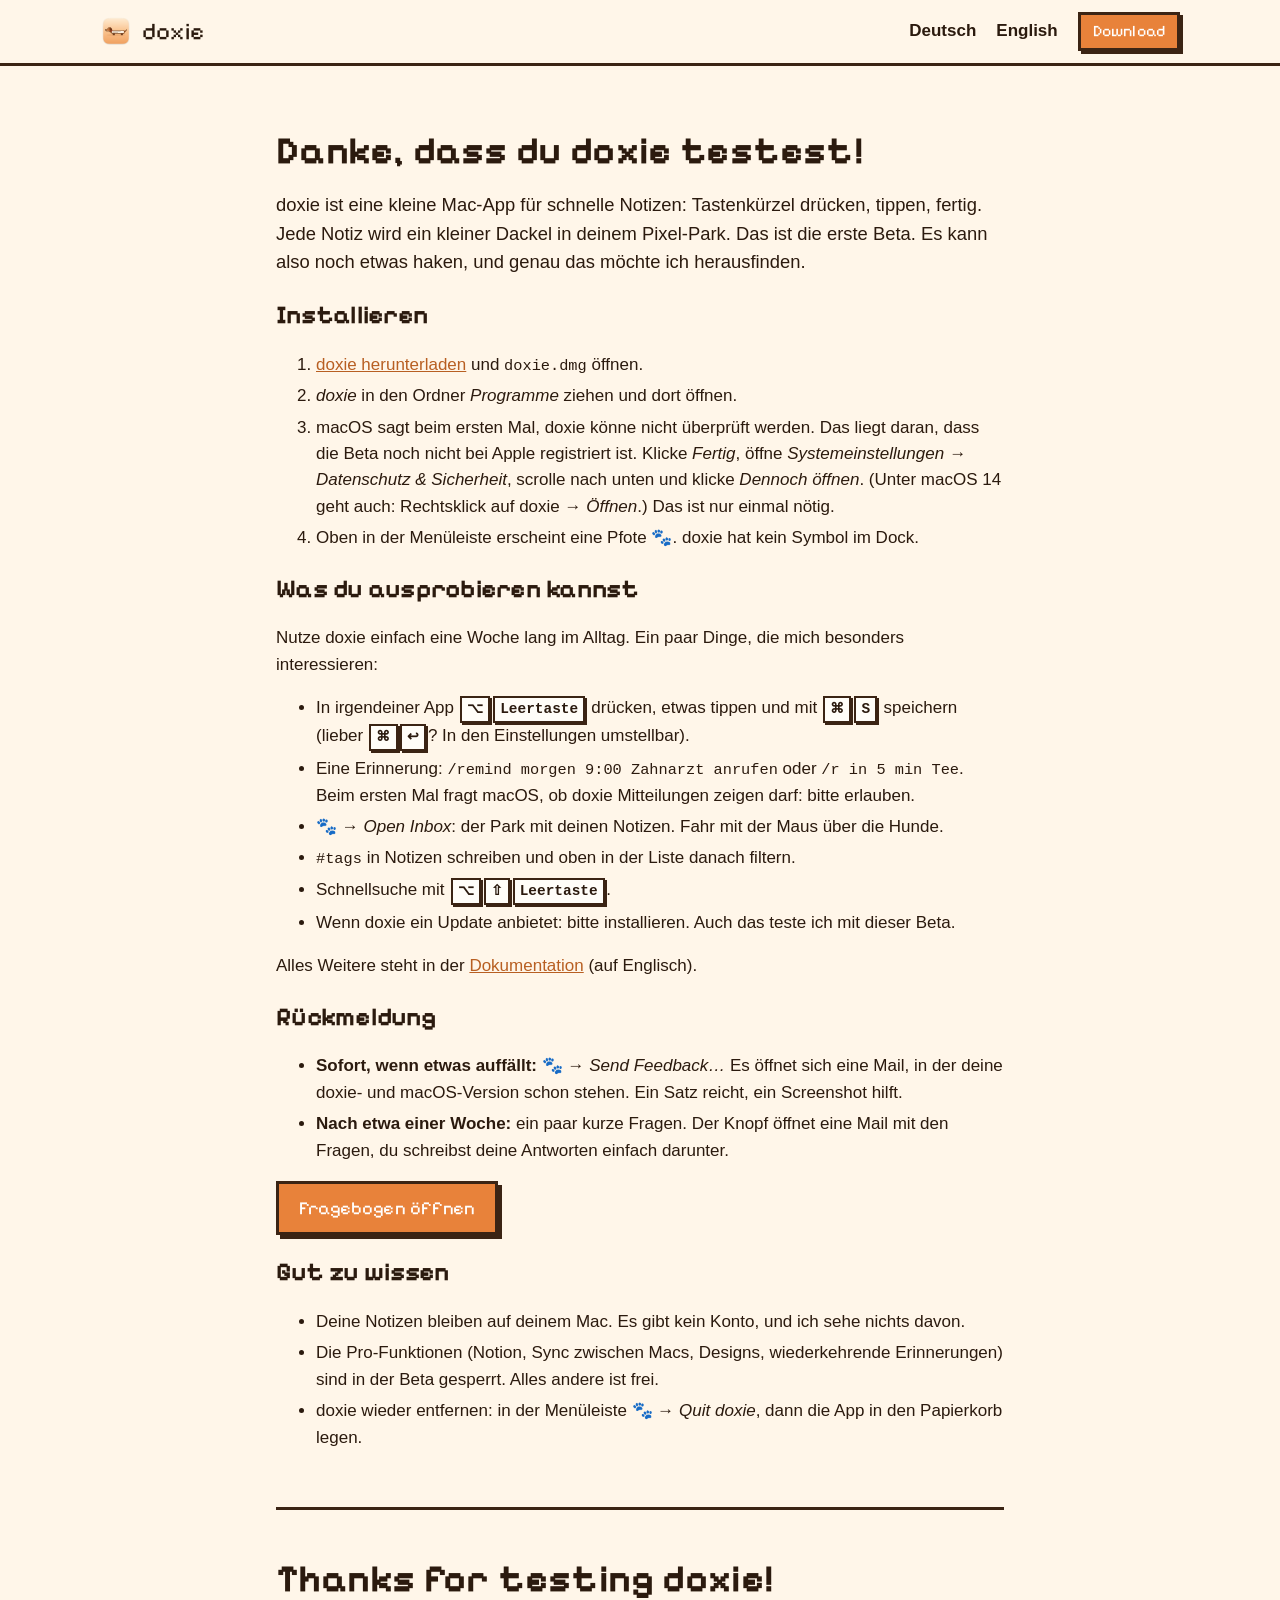
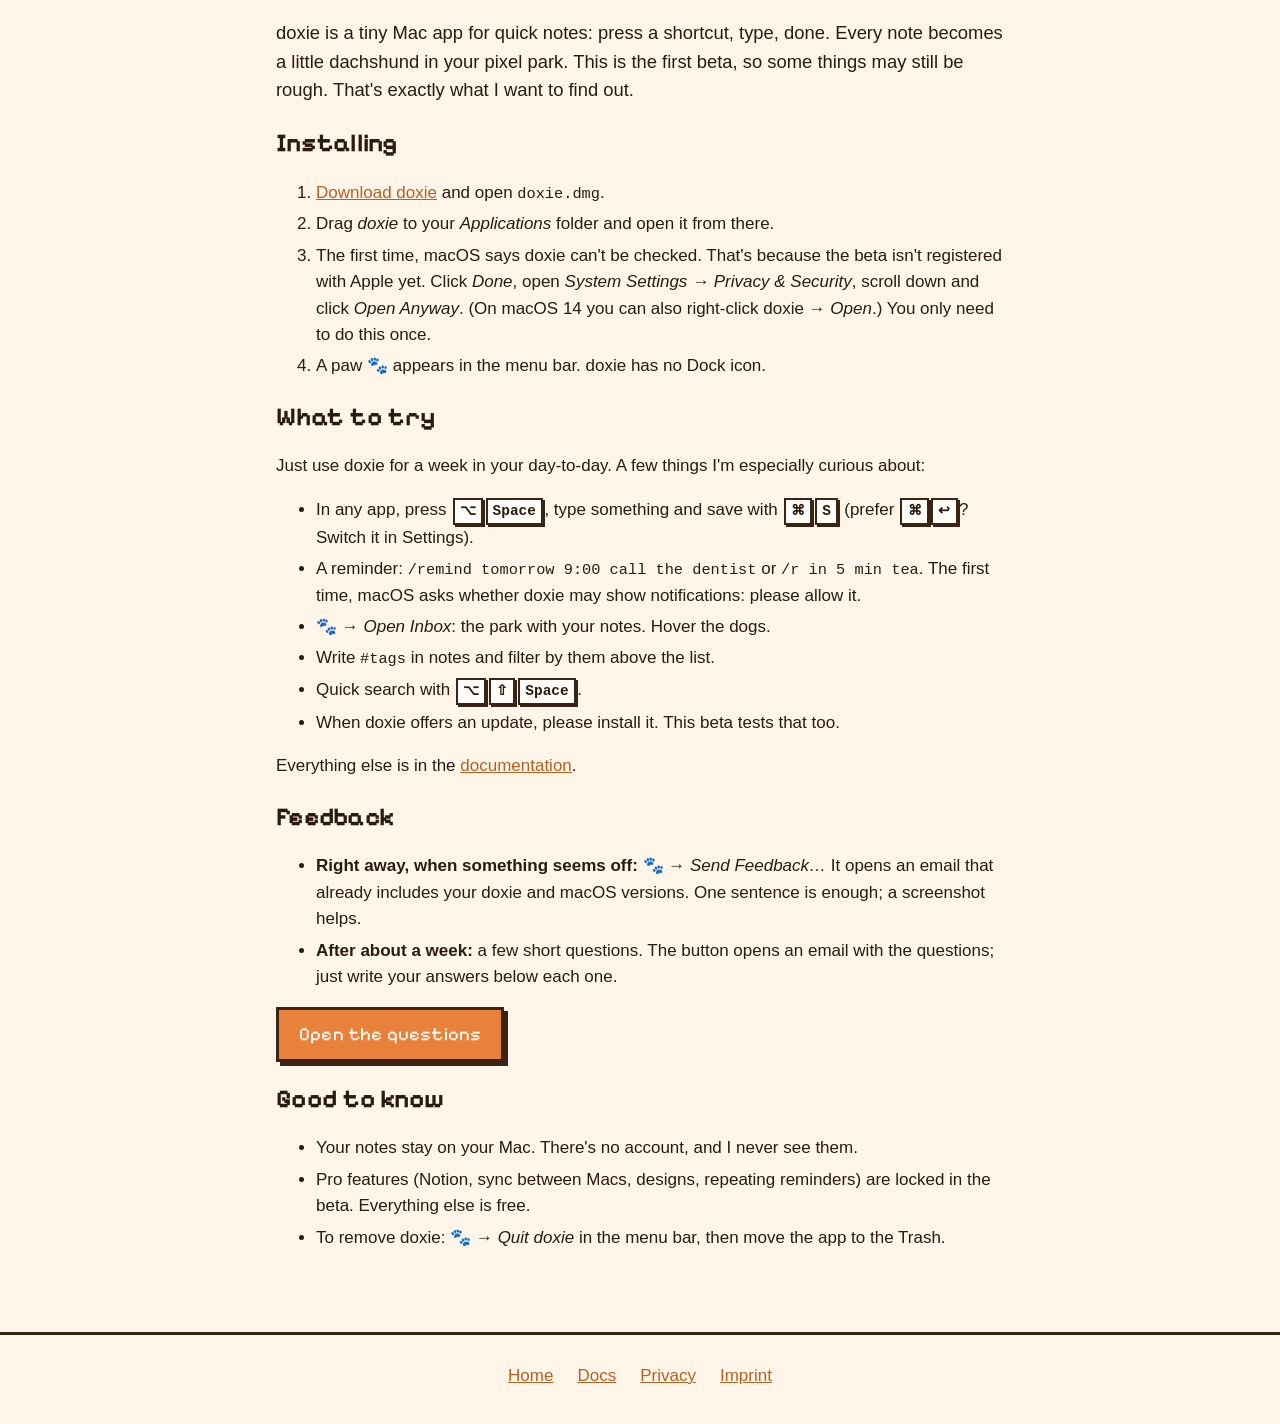
==== beta.html @ 250e44d3 "Website from c7e30688115948c279ab96e49832271497ee77f8 mirodn/doxie@c7e30688115948c279ab96e4983227149" ====
<!doctype html>
<html lang="de">
<head>
  <meta charset="utf-8">
  <meta name="viewport" content="width=device-width, initial-scale=1">
  <meta name="robots" content="noindex">
  <title>doxie Beta</title>
  <link rel="icon" type="image/png" href="assets/img/favicon.png">
  <link rel="stylesheet" href="style.css?v=8">
  <script src="config.js?v=5"></script>
  <script src="site.js?v=6" defer></script>
  <script src="beta.js?v=2" defer></script>
</head>
<body>
  <header class="nav">
    <a class="brand" href="index.html"><img src="assets/img/icon.png" alt="" width="32" height="32">doxie</a>
    <nav>
      <a href="#de">Deutsch</a>
      <a href="#en">English</a>
      <a class="button small" data-download-direct href="https://github.com/mirodn/doxie-releases/releases/latest/download/doxie.dmg">Download</a>
    </nav>
  </header>

  <main class="doc beta-page">
    <section id="de" lang="de">
      <h1>Danke, dass du doxie testest!</h1>
      <p class="lead">doxie ist eine kleine Mac-App für schnelle Notizen: Tastenkürzel drücken, tippen, fertig. Jede Notiz wird ein kleiner Dackel in deinem Pixel-Park. Das ist die erste Beta. Es kann also noch etwas haken, und genau das möchte ich herausfinden.</p>

      <h2>Installieren</h2>
      <ol>
        <li><a data-download-direct href="https://github.com/mirodn/doxie-releases/releases/latest/download/doxie.dmg">doxie herunterladen</a> und <code>doxie.dmg</code> öffnen.</li>
        <li><em>doxie</em> in den Ordner <em>Programme</em> ziehen und dort öffnen.</li>
        <li>macOS sagt beim ersten Mal, doxie könne nicht überprüft werden. Das liegt daran, dass die Beta noch nicht bei Apple registriert ist. Klicke <em>Fertig</em>, öffne <em>Systemeinstellungen → Datenschutz &amp; Sicherheit</em>, scrolle nach unten und klicke <em>Dennoch öffnen</em>. (Unter macOS 14 geht auch: Rechtsklick auf doxie → <em>Öffnen</em>.) Das ist nur einmal nötig.</li>
        <li>Oben in der Menüleiste erscheint eine Pfote 🐾. doxie hat kein Symbol im Dock.</li>
      </ol>

      <h2>Was du ausprobieren kannst</h2>
      <p>Nutze doxie einfach eine Woche lang im Alltag. Ein paar Dinge, die mich besonders interessieren:</p>
      <ul>
        <li>In irgendeiner App <kbd>⌥</kbd><kbd>Leertaste</kbd> drücken, etwas tippen und mit <kbd>⌘</kbd><kbd>S</kbd> speichern (lieber <kbd>⌘</kbd><kbd>↩</kbd>? In den Einstellungen umstellbar).</li>
        <li>Eine Erinnerung: <code>/remind morgen 9:00 Zahnarzt anrufen</code> oder <code>/r in 5 min Tee</code>. Beim ersten Mal fragt macOS, ob doxie Mitteilungen zeigen darf: bitte erlauben.</li>
        <li>🐾 → <em>Open Inbox</em>: der Park mit deinen Notizen. Fahr mit der Maus über die Hunde.</li>
        <li><code>#tags</code> in Notizen schreiben und oben in der Liste danach filtern.</li>
        <li>Schnellsuche mit <kbd>⌥</kbd><kbd>⇧</kbd><kbd>Leertaste</kbd>.</li>
        <li>Wenn doxie ein Update anbietet: bitte installieren. Auch das teste ich mit dieser Beta.</li>
      </ul>
      <p>Alles Weitere steht in der <a href="docs.html">Dokumentation</a> (auf Englisch).</p>

      <h2>Rückmeldung</h2>
      <ul>
        <li><strong>Sofort, wenn etwas auffällt:</strong> 🐾 → <em>Send Feedback…</em> Es öffnet sich eine Mail, in der deine doxie- und macOS-Version schon stehen. Ein Satz reicht, ein Screenshot hilft.</li>
        <li><strong>Nach etwa einer Woche:</strong> ein paar kurze Fragen. Der Knopf öffnet eine Mail mit den Fragen, du schreibst deine Antworten einfach darunter.</li>
      </ul>
      <p><a class="button" href="#" data-survey="de">Fragebogen öffnen</a></p>

      <h2>Gut zu wissen</h2>
      <ul>
        <li>Deine Notizen bleiben auf deinem Mac. Es gibt kein Konto, und ich sehe nichts davon.</li>
        <li>Die Pro-Funktionen (Notion, Sync zwischen Macs, Designs, wiederkehrende Erinnerungen) sind in der Beta gesperrt. Alles andere ist frei.</li>
        <li>doxie wieder entfernen: in der Menüleiste 🐾 → <em>Quit doxie</em>, dann die App in den Papierkorb legen.</li>
      </ul>
    </section>

    <section id="en" lang="en">
      <h1>Thanks for testing doxie!</h1>
      <p class="lead">doxie is a tiny Mac app for quick notes: press a shortcut, type, done. Every note becomes a little dachshund in your pixel park. This is the first beta, so some things may still be rough. That's exactly what I want to find out.</p>

      <h2>Installing</h2>
      <ol>
        <li><a data-download-direct href="https://github.com/mirodn/doxie-releases/releases/latest/download/doxie.dmg">Download doxie</a> and open <code>doxie.dmg</code>.</li>
        <li>Drag <em>doxie</em> to your <em>Applications</em> folder and open it from there.</li>
        <li>The first time, macOS says doxie can't be checked. That's because the beta isn't registered with Apple yet. Click <em>Done</em>, open <em>System Settings → Privacy &amp; Security</em>, scroll down and click <em>Open Anyway</em>. (On macOS 14 you can also right-click doxie → <em>Open</em>.) You only need to do this once.</li>
        <li>A paw 🐾 appears in the menu bar. doxie has no Dock icon.</li>
      </ol>

      <h2>What to try</h2>
      <p>Just use doxie for a week in your day-to-day. A few things I'm especially curious about:</p>
      <ul>
        <li>In any app, press <kbd>⌥</kbd><kbd>Space</kbd>, type something and save with <kbd>⌘</kbd><kbd>S</kbd> (prefer <kbd>⌘</kbd><kbd>↩</kbd>? Switch it in Settings).</li>
        <li>A reminder: <code>/remind tomorrow 9:00 call the dentist</code> or <code>/r in 5 min tea</code>. The first time, macOS asks whether doxie may show notifications: please allow it.</li>
        <li>🐾 → <em>Open Inbox</em>: the park with your notes. Hover the dogs.</li>
        <li>Write <code>#tags</code> in notes and filter by them above the list.</li>
        <li>Quick search with <kbd>⌥</kbd><kbd>⇧</kbd><kbd>Space</kbd>.</li>
        <li>When doxie offers an update, please install it. This beta tests that too.</li>
      </ul>
      <p>Everything else is in the <a href="docs.html">documentation</a>.</p>

      <h2>Feedback</h2>
      <ul>
        <li><strong>Right away, when something seems off:</strong> 🐾 → <em>Send Feedback…</em> It opens an email that already includes your doxie and macOS versions. One sentence is enough; a screenshot helps.</li>
        <li><strong>After about a week:</strong> a few short questions. The button opens an email with the questions; just write your answers below each one.</li>
      </ul>
      <p><a class="button" href="#" data-survey="en">Open the questions</a></p>

      <h2>Good to know</h2>
      <ul>
        <li>Your notes stay on your Mac. There's no account, and I never see them.</li>
        <li>Pro features (Notion, sync between Macs, designs, repeating reminders) are locked in the beta. Everything else is free.</li>
        <li>To remove doxie: 🐾 → <em>Quit doxie</em> in the menu bar, then move the app to the Trash.</li>
      </ul>
    </section>
  </main>

  <footer class="footer">
    <a href="index.html">Home</a>
    <a href="docs.html">Docs</a>
    <a href="privacy.html">Privacy</a>
    <a href="imprint.html">Imprint</a>
  </footer>
</body>
</html>
---- style.css ----
@font-face {
  font-family: "Pixelify Sans";
  src: url("assets/fonts/PixelifySans.ttf") format("truetype");
  font-weight: 400 700;
  font-display: swap;
}

:root {
  --bg: #fff6e9;
  --card: #fffdf8;
  --ink: #2b1a0e;
  --muted: #7a6150;
  --wood: #8a5a35;
  --outline: #3b2414;
  --accent: #e8823a;
  --accent-dark: #b85f22;
  --sign: #fff1dc;
  --grass: #6dae4a;
}

@media (prefers-color-scheme: dark) {
  :root {
    --bg: #1d140e;
    --card: #2a1d14;
    --ink: #fbeedc;
    --muted: #c4a98f;
    --outline: #0d0805;
  }
}

* { box-sizing: border-box; }

img { max-width: 100%; height: auto; }

html { scroll-behavior: smooth; }

body {
  margin: 0;
  background: var(--bg);
  color: var(--ink);
  font: 17px/1.55 -apple-system, BlinkMacSystemFont, "Segoe UI", Roboto, sans-serif;
  -webkit-font-smoothing: antialiased;
}

h1, h2, h3, .brand, .button, .price, summary {
  font-family: "Pixelify Sans", ui-monospace, monospace;
  letter-spacing: 0.01em;
}

h1 { font-size: clamp(2.2rem, 5vw, 3.4rem); line-height: 1.1; margin: 0 0 0.5em; }
h2 { font-size: clamp(1.7rem, 3.5vw, 2.3rem); margin: 0 0 0.4em; text-align: center; }
h3 { font-size: 1.25rem; margin: 0 0 0.3em; }

a { color: var(--accent-dark); }
@media (prefers-color-scheme: dark) { a { color: var(--accent); } }

kbd {
  display: inline-block;
  min-width: 1.6em;
  padding: 0 0.35em;
  margin: 0 0.1em;
  font: 600 0.85em/1.6 ui-monospace, monospace;
  text-align: center;
  background: var(--card);
  border: 2px solid var(--outline);
  box-shadow: 2px 2px 0 var(--outline);
}

code { font: 0.9em ui-monospace, monospace; }

.pixel, .park { image-rendering: pixelated; }

/* Nav */
.nav {
  position: sticky;
  top: 0;
  z-index: 10;
  display: flex;
  align-items: center;
  justify-content: space-between;
  gap: 16px;
  padding: 12px max(16px, calc((100% - 1080px) / 2));
  background: color-mix(in srgb, var(--bg) 88%, transparent);
  backdrop-filter: blur(8px);
  border-bottom: 3px solid var(--outline);
}
.brand { display: flex; align-items: center; gap: 10px; font-size: 1.5rem; color: var(--ink); text-decoration: none; }
.nav nav { display: flex; align-items: center; gap: 20px; }
.nav nav a:not(.button) { color: var(--ink); text-decoration: none; font-weight: 600; }
@media (max-width: 560px) { .nav nav a:not(.button) { display: none; } }

/* Buttons: square, outlined, with a hard shadow that presses down. */
.button {
  display: inline-block;
  padding: 10px 20px;
  font-size: 1.15rem;
  color: #fff;
  background: var(--accent);
  border: 3px solid var(--outline);
  box-shadow: 4px 4px 0 var(--outline);
  text-decoration: none;
  transition: transform 0.05s, box-shadow 0.05s;
}
.button:hover { background: var(--accent-dark); }
.button:active { transform: translate(4px, 4px); box-shadow: none; }
.button.secondary { color: var(--ink); background: var(--card); }
.button.secondary:hover { background: var(--sign); color: var(--outline); }
.button.small { padding: 4px 12px; font-size: 1rem; box-shadow: 3px 3px 0 var(--outline); }
.button[aria-disabled="true"] { background: var(--muted); cursor: default; pointer-events: none; }

main > section { padding: 72px max(16px, calc((100% - 1080px) / 2)); }
.section-lead { max-width: 640px; margin: 0 auto 32px; text-align: center; color: var(--muted); }
.fineprint { font-size: 0.85rem; color: var(--muted); }

/* Hero */
.hero { display: grid; grid-template-columns: 1fr 1fr; align-items: center; gap: 40px; }
.lead { font-size: 1.15rem; }
.actions { display: flex; flex-wrap: wrap; gap: 16px; margin: 28px 0 12px; }
.capture { margin: 0; }
.capture img { width: 100%; height: auto; }
@media (max-width: 860px) { .hero { grid-template-columns: 1fr; } }

/* Park */
.park-section .hint { color: var(--accent-dark); font-weight: 600; }
.park-frame {
  max-width: 960px;
  margin: 0 auto;
  padding: 12px;
  background:
    repeating-linear-gradient(90deg, #a06a3f 0 18px, #b97e4d 18px 21px, #a06a3f 21px 64px, #7a4d2b 64px 72px);
  border: 4px solid var(--outline);
  box-shadow: 6px 6px 0 rgba(0, 0, 0, 0.3);
}
.park {
  position: relative;
  aspect-ratio: 320 / 110;
  background: url("assets/img/park-meadow.png?v=2") center / 100% 100% no-repeat;
  border: 4px solid var(--outline);
  overflow: hidden;
  cursor: default;
  /* The dogs' z-index (their row) only counts inside the park, never above the header. */
  isolation: isolate;
}
.park .dog {
  position: absolute;
  background-repeat: no-repeat;
  image-rendering: pixelated;
  cursor: pointer;
}
.park .dog.right { transform: scaleX(-1); }
.park .heart {
  position: absolute;
  width: calc(4 / 320 * 100%);
  image-rendering: pixelated;
  aspect-ratio: 5 / 4;
  background: url("assets/img/emote-heart.png") center / 100% 100%;
  pointer-events: none;
}
.park-bubble {
  position: absolute;
  z-index: 1000;  /* above every dog (their z-index is their row) and the hearts */
  transform: translate(-50%, -100%);
  padding: 4px 10px;
  font: 600 0.85rem ui-monospace, monospace;
  color: #2b1a0e;
  white-space: nowrap;
  background: #fff8ec;
  border: 2px solid #2b1a0e;
  box-shadow: 2px 2px 0 rgba(0, 0, 0, 0.25);
  pointer-events: none;
}

/* Home page screenshot */
.screenshot { display: block; max-width: 960px; margin: 0 auto; }
.screenshot img {
  display: block;
  width: 100%;
  height: auto;
  border: 3px solid var(--outline);
  box-shadow: 6px 6px 0 rgba(0, 0, 0, 0.3);
}

/* Features */
.grid { display: grid; grid-template-columns: repeat(auto-fit, minmax(280px, 1fr)); gap: 20px; }
.grid article, .pro-card, .compare, details {
  background: var(--card);
  border: 3px solid var(--outline);
  box-shadow: 4px 4px 0 var(--outline);
}
.grid article { padding: 20px 22px; }
.grid p { margin: 0; color: var(--muted); }
.tag {
  display: inline-block;
  padding: 0 6px;
  font-size: 0.75rem;
  vertical-align: middle;
  color: #fff;
  background: var(--accent);
  border: 2px solid var(--outline);
}

/* Pro */
.pro-layout { display: grid; grid-template-columns: 3fr 2fr; gap: 28px; align-items: start; }
@media (max-width: 860px) { .pro-layout { grid-template-columns: 1fr; } }
.compare { width: 100%; border-collapse: collapse; }
.compare th, .compare td { padding: 10px 14px; border-bottom: 2px dashed color-mix(in srgb, var(--outline) 25%, transparent); }
.compare th { font-family: "Pixelify Sans", monospace; font-size: 1.15rem; text-align: left; }
.compare td:nth-child(n + 2), .compare th:nth-child(n + 2) { text-align: center; width: 22%; }
.compare td:last-child { color: var(--accent-dark); font-weight: 700; }
.compare tr:last-child td { border-bottom: none; }
.pro-card { padding: 24px; text-align: center; }
.pro-card img { width: 100%; max-width: 300px; height: auto; }
.price { font-size: 1.6rem; margin: 8px 0 16px; }
.themes { display: grid; grid-template-columns: repeat(3, 1fr); gap: 16px; margin-top: 40px; }
@media (max-width: 700px) { .themes { grid-template-columns: 1fr; } }
.themes figure { margin: 0; }
.themes img { width: 100%; height: auto; border: 3px solid var(--outline); box-shadow: 4px 4px 0 var(--outline); }
.themes figcaption { margin-top: 8px; text-align: center; font-family: "Pixelify Sans", monospace; }

/* FAQ */
.faq { max-width: 760px; margin: 0 auto; }
details { margin-bottom: 16px; padding: 14px 20px; }
summary { cursor: pointer; font-size: 1.15rem; }
details p { margin: 10px 0 0; color: var(--muted); }
.faq .more { text-align: center; color: var(--muted); }

/* Footer and legal pages */
.footer {
  display: flex;
  justify-content: center;
  gap: 24px;
  padding: 28px 16px 40px;
  border-top: 3px solid var(--outline);
  color: var(--muted);
}
.legal { max-width: 760px; margin: 0 auto; padding: 48px 16px; }
.legal h1 { font-size: 2.2rem; }
.legal h2 { text-align: left; font-size: 1.4rem; margin-top: 1.6em; }
.todo { background: #ffe08a; color: #2b1a0e; padding: 0 4px; }

/* Documentation: a table of contents on the left, the text on the right. */
.docs {
  display: grid;
  grid-template-columns: 220px minmax(0, 1fr);
  gap: 48px;
  max-width: 1080px;
  margin: 0 auto;
  padding: 40px 16px 64px;
}
.toc { position: sticky; top: 84px; align-self: start; max-height: calc(100vh - 100px); overflow-y: auto; }
.toc-title { margin: 0 0 8px; font-family: "Pixelify Sans", monospace; font-size: 1.2rem; }
.toc ol { margin: 0; padding: 0; list-style: none; }
.toc li a {
  display: block;
  padding: 3px 10px;
  color: var(--muted);
  text-decoration: none;
  font-size: 0.95rem;
  border-left: 3px solid transparent;
}
.toc li a:hover { color: var(--ink); border-left-color: var(--accent); }
.doc { max-width: 720px; }
.doc h1 { font-size: clamp(2rem, 4vw, 2.6rem); }
.doc h2 { text-align: left; font-size: 1.6rem; margin: 0 0 0.5em; }
.doc h3 { margin-top: 1.4em; }
.doc section { padding: 40px 0 0; scroll-margin-top: 64px; }
.doc section + section { border-top: 2px dashed color-mix(in srgb, var(--outline) 25%, transparent); margin-top: 8px; }
.doc li { margin: 0.3em 0; }
.doc .note { color: var(--muted); font-size: 0.95rem; }
.doc table {
  width: 100%;
  border-collapse: collapse;
  margin: 12px 0;
  background: var(--card);
  border: 3px solid var(--outline);
  box-shadow: 4px 4px 0 var(--outline);
}
.doc th, .doc td { padding: 8px 14px; text-align: left; border-bottom: 2px dashed color-mix(in srgb, var(--outline) 20%, transparent); }
.doc th { font-family: "Pixelify Sans", monospace; font-weight: 600; background: var(--sign); color: #2b1a0e; }
.doc td:first-child { white-space: nowrap; width: 40%; }
.doc details summary { font-size: 1.05rem; }
@media (max-width: 860px) {
  .docs { grid-template-columns: 1fr; gap: 0; }
  .toc { position: static; max-height: none; padding-bottom: 16px; border-bottom: 3px solid var(--outline); }
  .toc ol { columns: 2; }
}

/* Beta page: one column of text, both languages one after the other. */
.beta-page { max-width: 760px; margin: 0 auto; padding: 24px 16px 64px; }
.beta-page h1 { font-size: clamp(1.8rem, 4vw, 2.4rem); }
.beta-page section + section { margin-top: 56px; padding-top: 48px; border-top: 3px solid var(--outline); }

/* Download page: numbered steps with big numbers. */
.download-page { max-width: 760px; margin: 0 auto; padding: 40px 16px 64px; }
.download-page h1 { font-size: clamp(1.9rem, 4.5vw, 2.6rem); }
.steps { list-style: none; counter-reset: step; padding: 0; margin: 40px 0; }
.steps > li { counter-increment: step; position: relative; padding: 0 0 36px 64px; }
.steps > li::before {
  content: counter(step);
  position: absolute;
  left: 0;
  top: 0;
  width: 44px;
  height: 44px;
  display: grid;
  place-items: center;
  font: 1.4rem "Pixelify Sans", monospace;
  color: #fff;
  background: var(--accent);
  border: 3px solid var(--outline);
  box-shadow: 3px 3px 0 var(--outline);
}
.steps h2 { margin: 6px 0 6px; font-size: 1.4rem; }
.steps p { margin: 0 0 10px; }
.install-shot { display: block; width: 100%; max-width: 560px; height: auto; margin-top: 12px; border-radius: 10px; box-shadow: 0 12px 32px rgba(0, 0, 0, 0.25); }
.callout {
  margin-top: 14px;
  padding: 14px 18px;
  background: var(--card);
  border: 3px solid var(--outline);
  box-shadow: 4px 4px 0 var(--outline);
}
.callout p { margin: 0 0 8px; }
.callout ol { margin: 0 0 8px; padding-left: 22px; }
.first-note { padding: 28px 0 0 !important; border-top: 2px dashed color-mix(in srgb, var(--outline) 25%, transparent); }
@media (max-width: 560px) { .steps > li { padding-left: 56px; } }

@media (prefers-reduced-motion: reduce) {
  html { scroll-behavior: auto; }
}
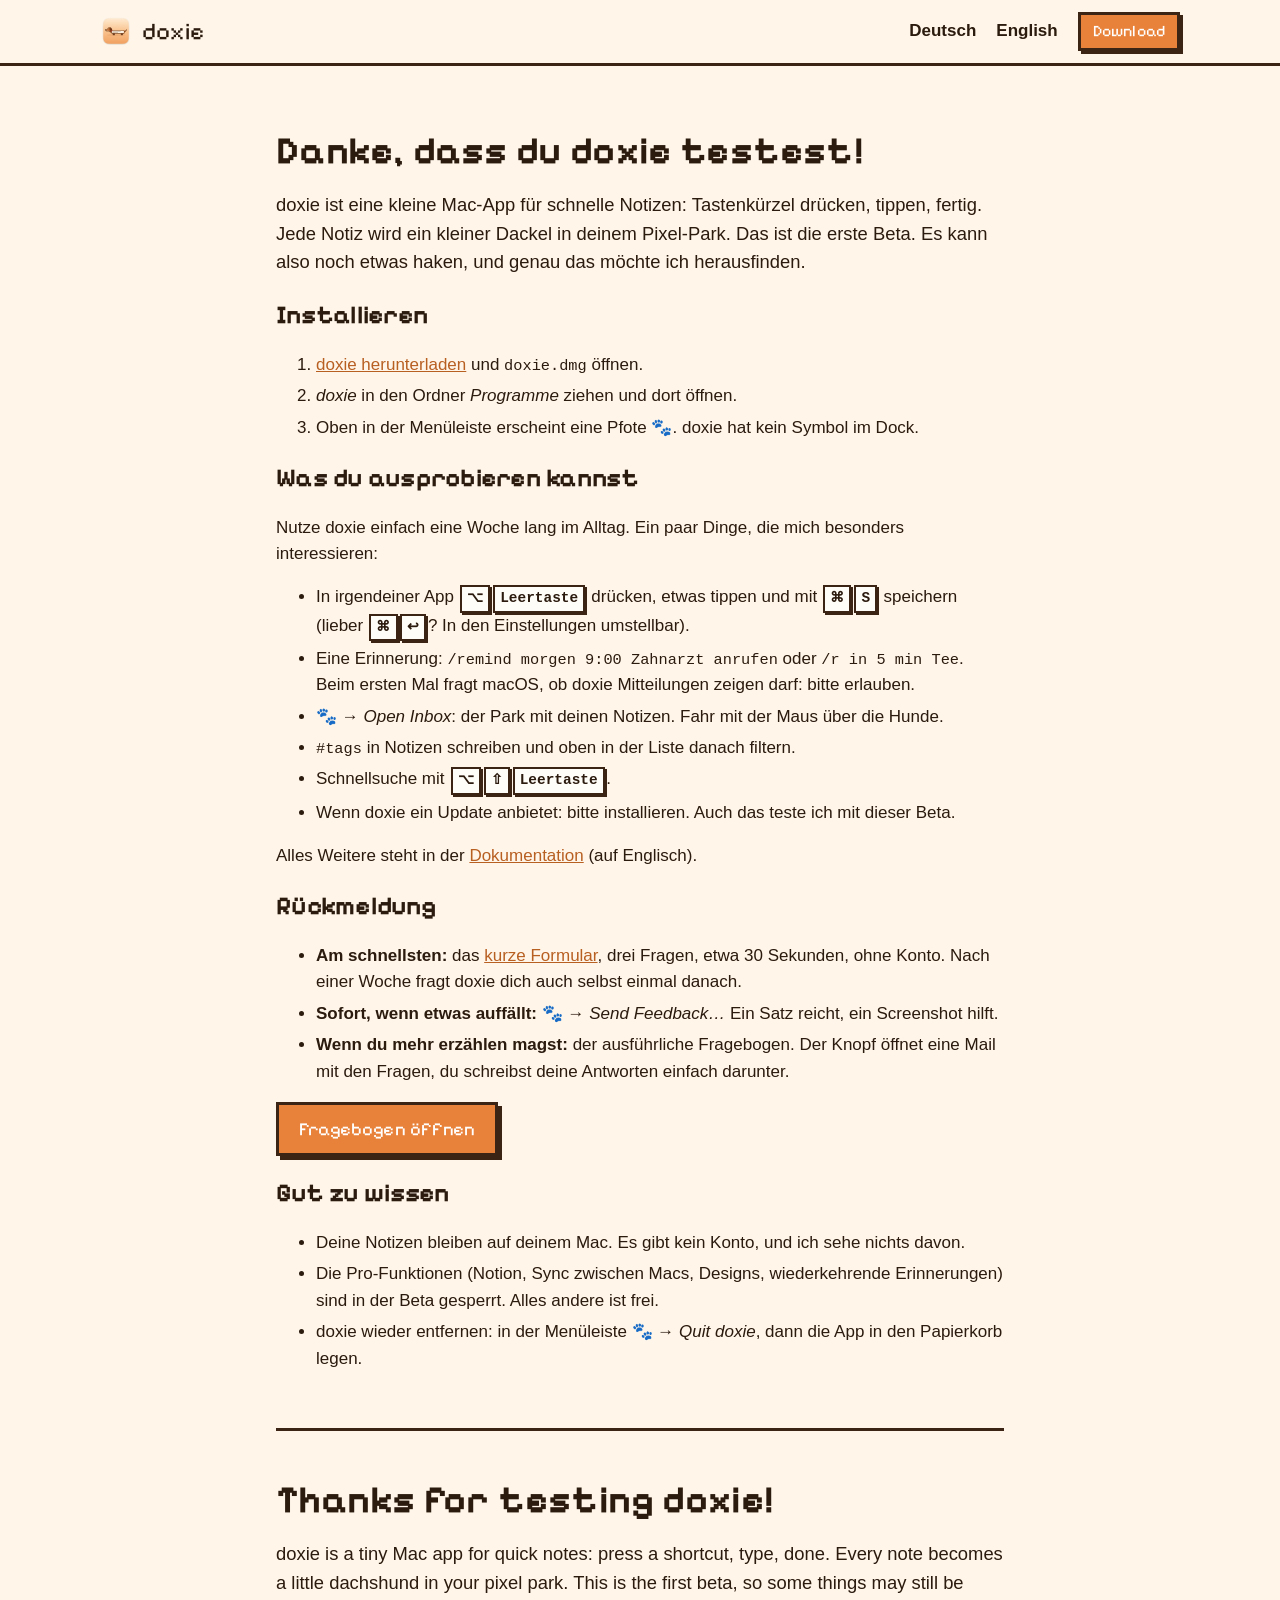
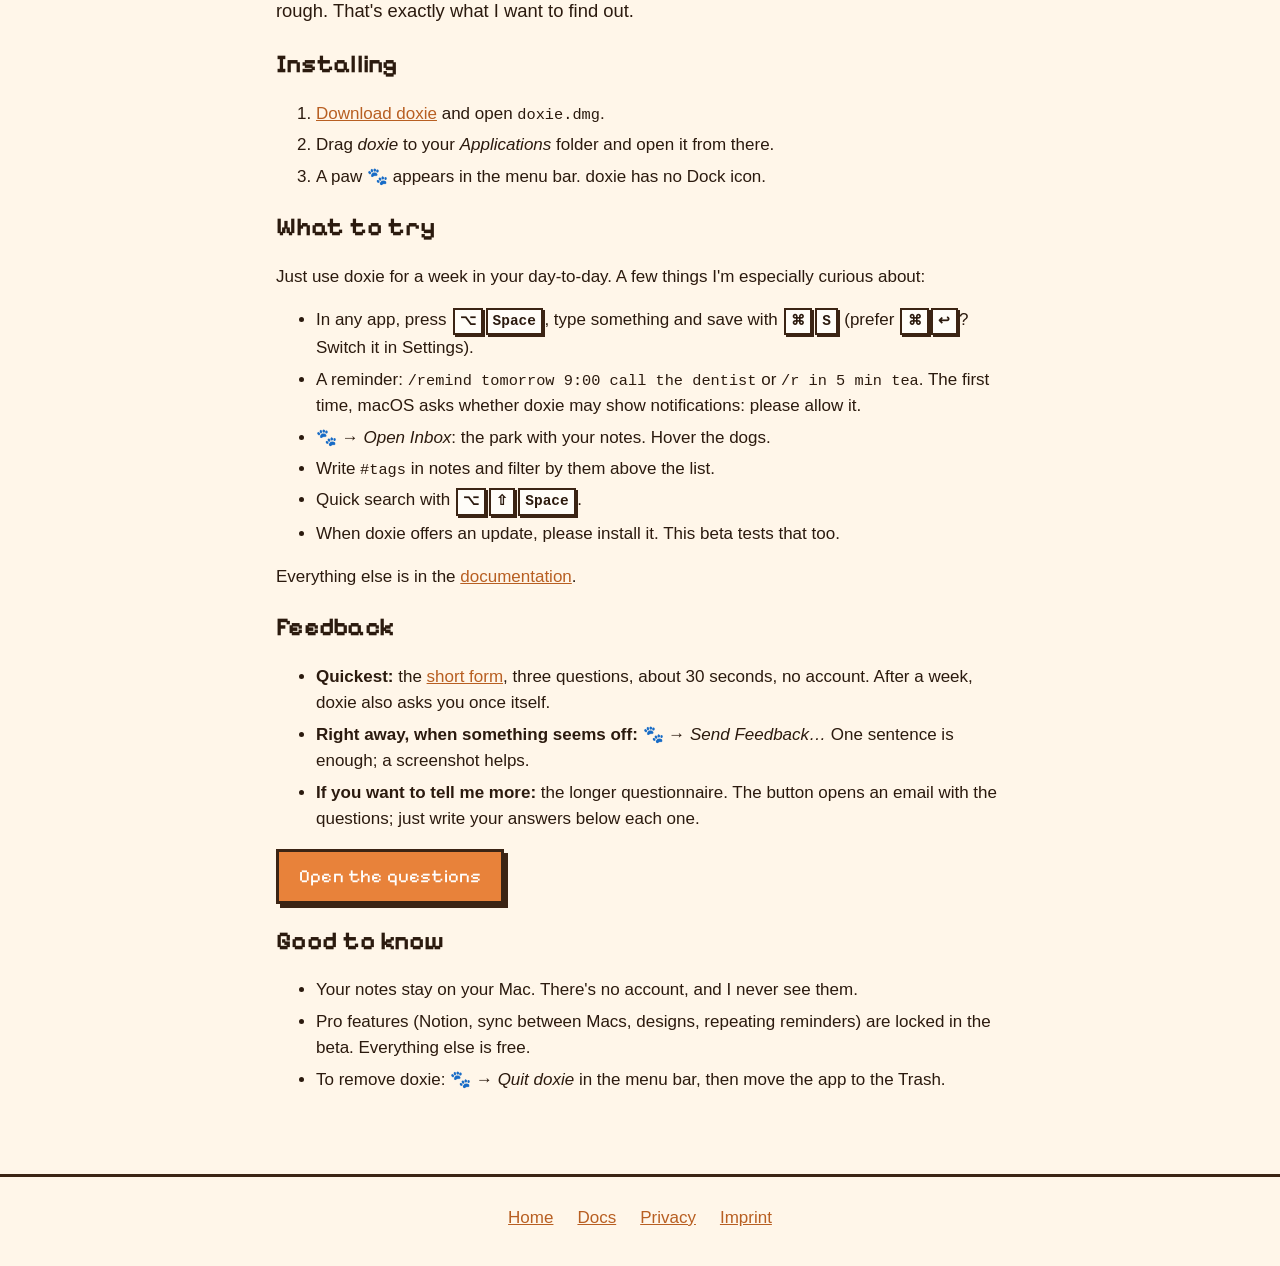
==== commit e7bd0387: "Website from 9ec7bb854d939f20692ffa518f340abbfcbf5b7b mirodn/doxie@9ec7bb854d939f20692ffa518f340abbf" ====
--- a/beta.html
+++ b/beta.html
@@ -7,8 +7,8 @@
   <title>doxie Beta</title>
   <link rel="icon" type="image/png" href="assets/img/favicon.png">
   <link rel="stylesheet" href="style.css?v=8">
-  <script src="config.js?v=5"></script>
-  <script src="site.js?v=6" defer></script>
+  <script src="config.js?v=8"></script>
+  <script src="site.js?v=7" defer></script>
   <script src="beta.js?v=2" defer></script>
 </head>
 <body>
@@ -30,7 +30,6 @@
       <ol>
         <li><a data-download-direct href="https://github.com/mirodn/doxie-releases/releases/latest/download/doxie.dmg">doxie herunterladen</a> und <code>doxie.dmg</code> öffnen.</li>
         <li><em>doxie</em> in den Ordner <em>Programme</em> ziehen und dort öffnen.</li>
-        <li>macOS sagt beim ersten Mal, doxie könne nicht überprüft werden. Das liegt daran, dass die Beta noch nicht bei Apple registriert ist. Klicke <em>Fertig</em>, öffne <em>Systemeinstellungen → Datenschutz &amp; Sicherheit</em>, scrolle nach unten und klicke <em>Dennoch öffnen</em>. (Unter macOS 14 geht auch: Rechtsklick auf doxie → <em>Öffnen</em>.) Das ist nur einmal nötig.</li>
         <li>Oben in der Menüleiste erscheint eine Pfote 🐾. doxie hat kein Symbol im Dock.</li>
       </ol>
 
@@ -48,8 +47,9 @@
 
       <h2>Rückmeldung</h2>
       <ul>
-        <li><strong>Sofort, wenn etwas auffällt:</strong> 🐾 → <em>Send Feedback…</em> Es öffnet sich eine Mail, in der deine doxie- und macOS-Version schon stehen. Ein Satz reicht, ein Screenshot hilft.</li>
-        <li><strong>Nach etwa einer Woche:</strong> ein paar kurze Fragen. Der Knopf öffnet eine Mail mit den Fragen, du schreibst deine Antworten einfach darunter.</li>
+        <li><strong>Am schnellsten:</strong> das <a data-feedback href="mailto:hello@doxie.ch?subject=doxie%20feedback">kurze Formular</a>, drei Fragen, etwa 30 Sekunden, ohne Konto. Nach einer Woche fragt doxie dich auch selbst einmal danach.</li>
+        <li><strong>Sofort, wenn etwas auffällt:</strong> 🐾 → <em>Send Feedback…</em> Ein Satz reicht, ein Screenshot hilft.</li>
+        <li><strong>Wenn du mehr erzählen magst:</strong> der ausführliche Fragebogen. Der Knopf öffnet eine Mail mit den Fragen, du schreibst deine Antworten einfach darunter.</li>
       </ul>
       <p><a class="button" href="#" data-survey="de">Fragebogen öffnen</a></p>
 
@@ -69,7 +69,6 @@
       <ol>
         <li><a data-download-direct href="https://github.com/mirodn/doxie-releases/releases/latest/download/doxie.dmg">Download doxie</a> and open <code>doxie.dmg</code>.</li>
         <li>Drag <em>doxie</em> to your <em>Applications</em> folder and open it from there.</li>
-        <li>The first time, macOS says doxie can't be checked. That's because the beta isn't registered with Apple yet. Click <em>Done</em>, open <em>System Settings → Privacy &amp; Security</em>, scroll down and click <em>Open Anyway</em>. (On macOS 14 you can also right-click doxie → <em>Open</em>.) You only need to do this once.</li>
         <li>A paw 🐾 appears in the menu bar. doxie has no Dock icon.</li>
       </ol>
 
@@ -87,8 +86,9 @@
 
       <h2>Feedback</h2>
       <ul>
-        <li><strong>Right away, when something seems off:</strong> 🐾 → <em>Send Feedback…</em> It opens an email that already includes your doxie and macOS versions. One sentence is enough; a screenshot helps.</li>
-        <li><strong>After about a week:</strong> a few short questions. The button opens an email with the questions; just write your answers below each one.</li>
+        <li><strong>Quickest:</strong> the <a data-feedback href="mailto:hello@doxie.ch?subject=doxie%20feedback">short form</a>, three questions, about 30 seconds, no account. After a week, doxie also asks you once itself.</li>
+        <li><strong>Right away, when something seems off:</strong> 🐾 → <em>Send Feedback…</em> One sentence is enough; a screenshot helps.</li>
+        <li><strong>If you want to tell me more:</strong> the longer questionnaire. The button opens an email with the questions; just write your answers below each one.</li>
       </ul>
       <p><a class="button" href="#" data-survey="en">Open the questions</a></p>
 
